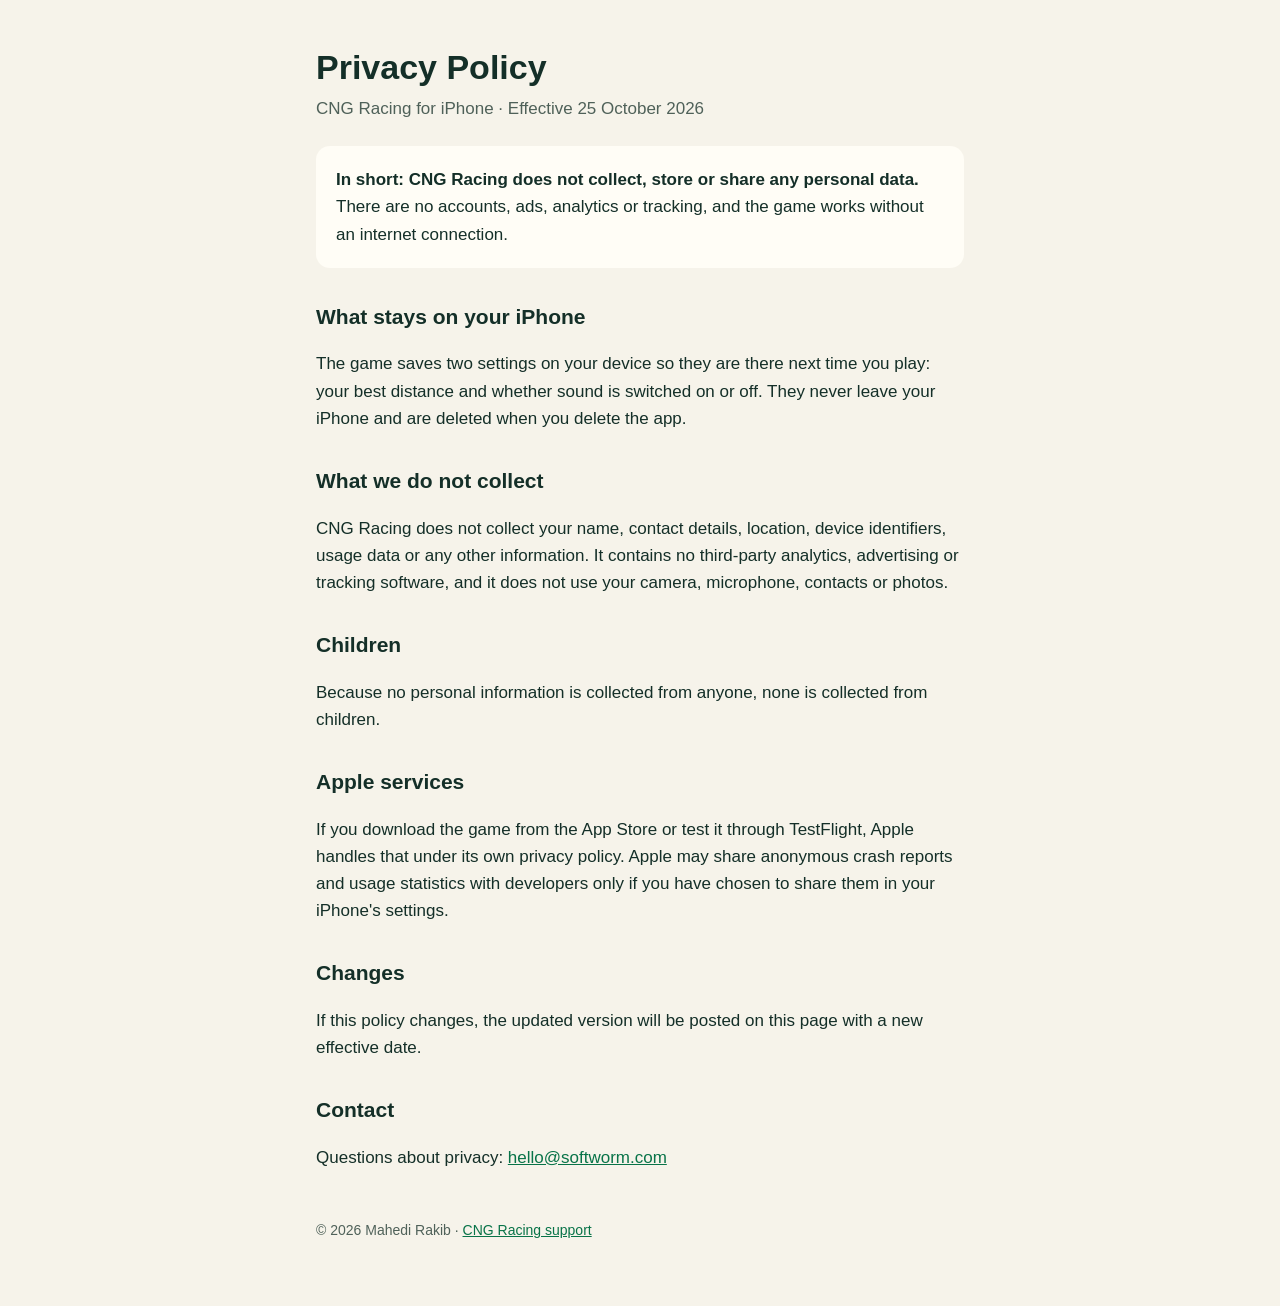
==== privacy.html @ 389595f4 "CNG Racing support and privacy pages Co-Authored-By: Claude Opus 5.5 <noreply@anthropic.com>" ====
<!doctype html>
<html lang="en">
<head>
<meta charset="utf-8">
<meta name="viewport" content="width=device-width, initial-scale=1">
<title>CNG Racing Privacy Policy</title>
<link rel="stylesheet" href="style.css">
</head>
<body>
<main>
  <h1>Privacy Policy</h1>
  <p class="lede">CNG Racing for iPhone · Effective 25 October 2026</p>

  <div class="card">
    <strong>In short: CNG Racing does not collect, store or share any personal data.</strong>
    There are no accounts, ads, analytics or tracking, and the game works without an internet connection.
  </div>

  <h2>What stays on your iPhone</h2>
  <p>The game saves two settings on your device so they are there next time you play: your best distance and whether sound is switched on or off. They never leave your iPhone and are deleted when you delete the app.</p>

  <h2>What we do not collect</h2>
  <p>CNG Racing does not collect your name, contact details, location, device identifiers, usage data or any other information. It contains no third-party analytics, advertising or tracking software, and it does not use your camera, microphone, contacts or photos.</p>

  <h2>Children</h2>
  <p>Because no personal information is collected from anyone, none is collected from children.</p>

  <h2>Apple services</h2>
  <p>If you download the game from the App Store or test it through TestFlight, Apple handles that under its own privacy policy. Apple may share anonymous crash reports and usage statistics with developers only if you have chosen to share them in your iPhone's settings.</p>

  <h2>Changes</h2>
  <p>If this policy changes, the updated version will be posted on this page with a new effective date.</p>

  <h2>Contact</h2>
  <p>Questions about privacy: <a href="mailto:hello@softworm.com">hello@softworm.com</a></p>

  <footer>© 2026 Mahedi Rakib · <a href="index.html">CNG Racing support</a></footer>
</main>
</body>
</html>
---- style.css ----
:root { --bg: #f6f3ea; --ink: #142f28; --muted: #4f6159; --accent: #087348; --card: #fffdf6; }
@media (prefers-color-scheme: dark) {
  :root { --bg: #10201b; --ink: #f3efe2; --muted: #a9b8b0; --accent: #22d67d; --card: #172b25; }
}
* { box-sizing: border-box; }
body { margin: 0; background: var(--bg); color: var(--ink);
  font: 17px/1.6 -apple-system, BlinkMacSystemFont, "Segoe UI", Roboto, sans-serif; }
main { max-width: 680px; margin: 0 auto; padding: 48px 16px 64px; }
h1 { font-size: 34px; line-height: 1.15; margin: 0 0 8px; }
h2 { font-size: 21px; margin: 32px 0 8px; }
.lede { color: var(--muted); margin: 0 0 24px; }
.card { background: var(--card); border-radius: 14px; padding: 20px; margin: 24px 0; }
a { color: var(--accent); }
footer { margin-top: 48px; color: var(--muted); font-size: 14px; }
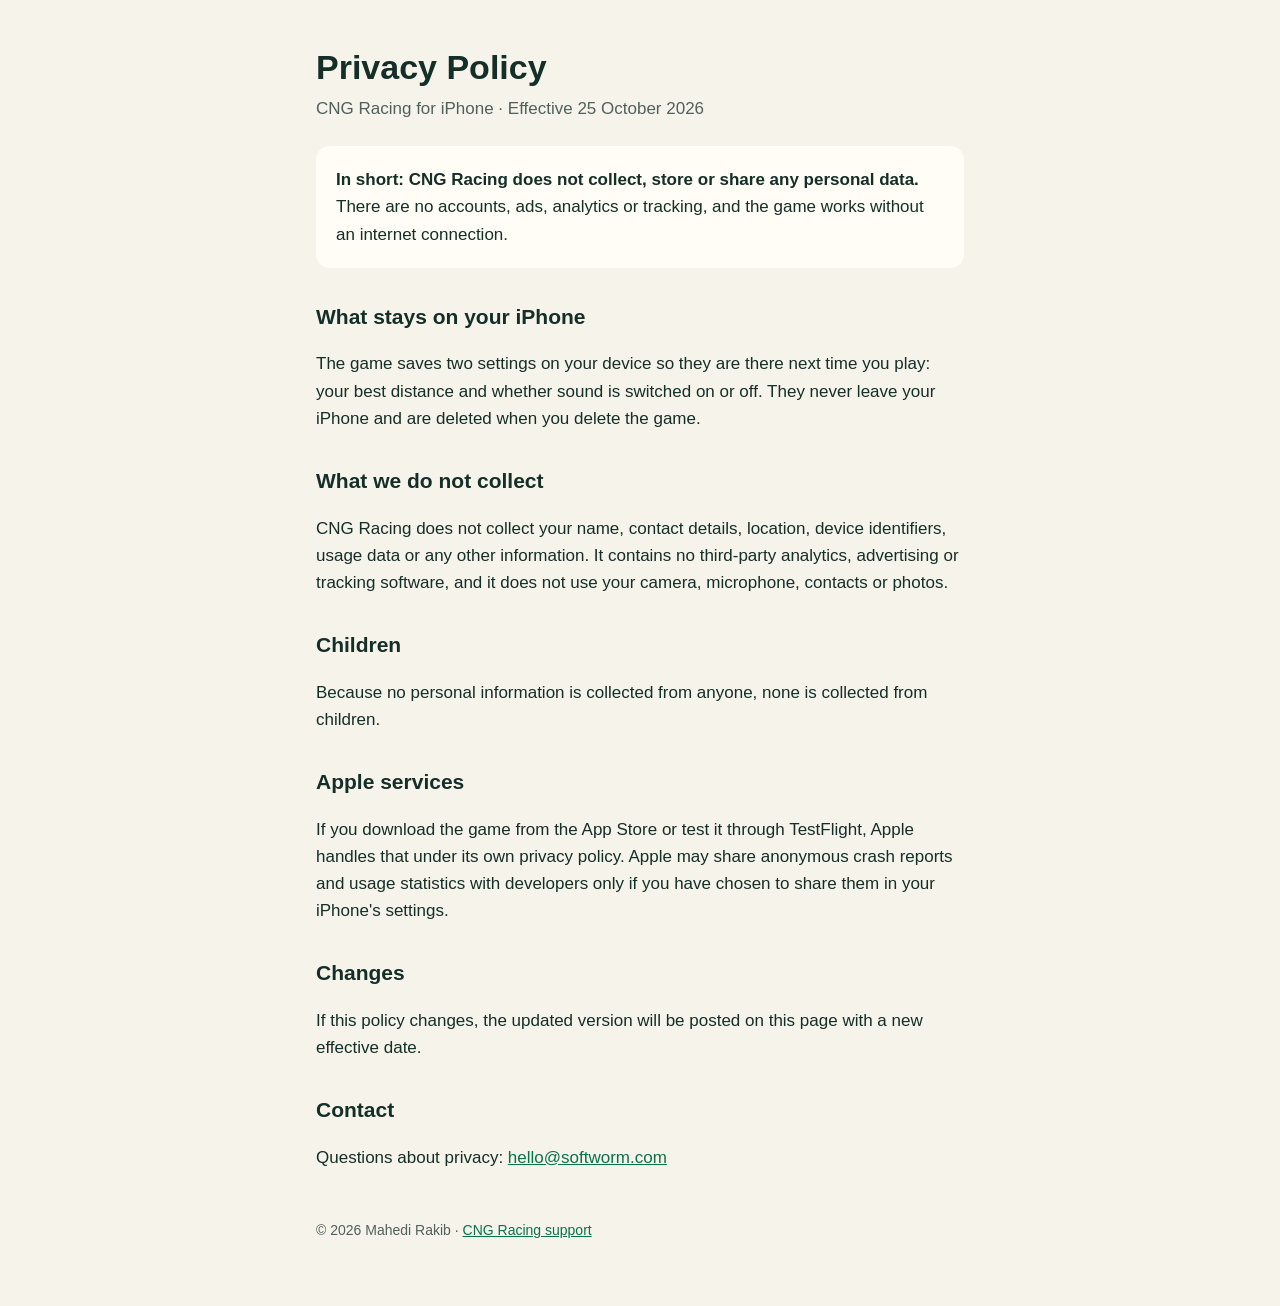
==== commit 3eb6fa4e: "Say game rather than app Co-Authored-By: Claude Opus 5.5 <noreply@anthropic.com>" ====
--- a/privacy.html
+++ b/privacy.html
@@ -17,7 +17,7 @@
   </div>
 
   <h2>What stays on your iPhone</h2>
-  <p>The game saves two settings on your device so they are there next time you play: your best distance and whether sound is switched on or off. They never leave your iPhone and are deleted when you delete the app.</p>
+  <p>The game saves two settings on your device so they are there next time you play: your best distance and whether sound is switched on or off. They never leave your iPhone and are deleted when you delete the game.</p>
 
   <h2>What we do not collect</h2>
   <p>CNG Racing does not collect your name, contact details, location, device identifiers, usage data or any other information. It contains no third-party analytics, advertising or tracking software, and it does not use your camera, microphone, contacts or photos.</p>
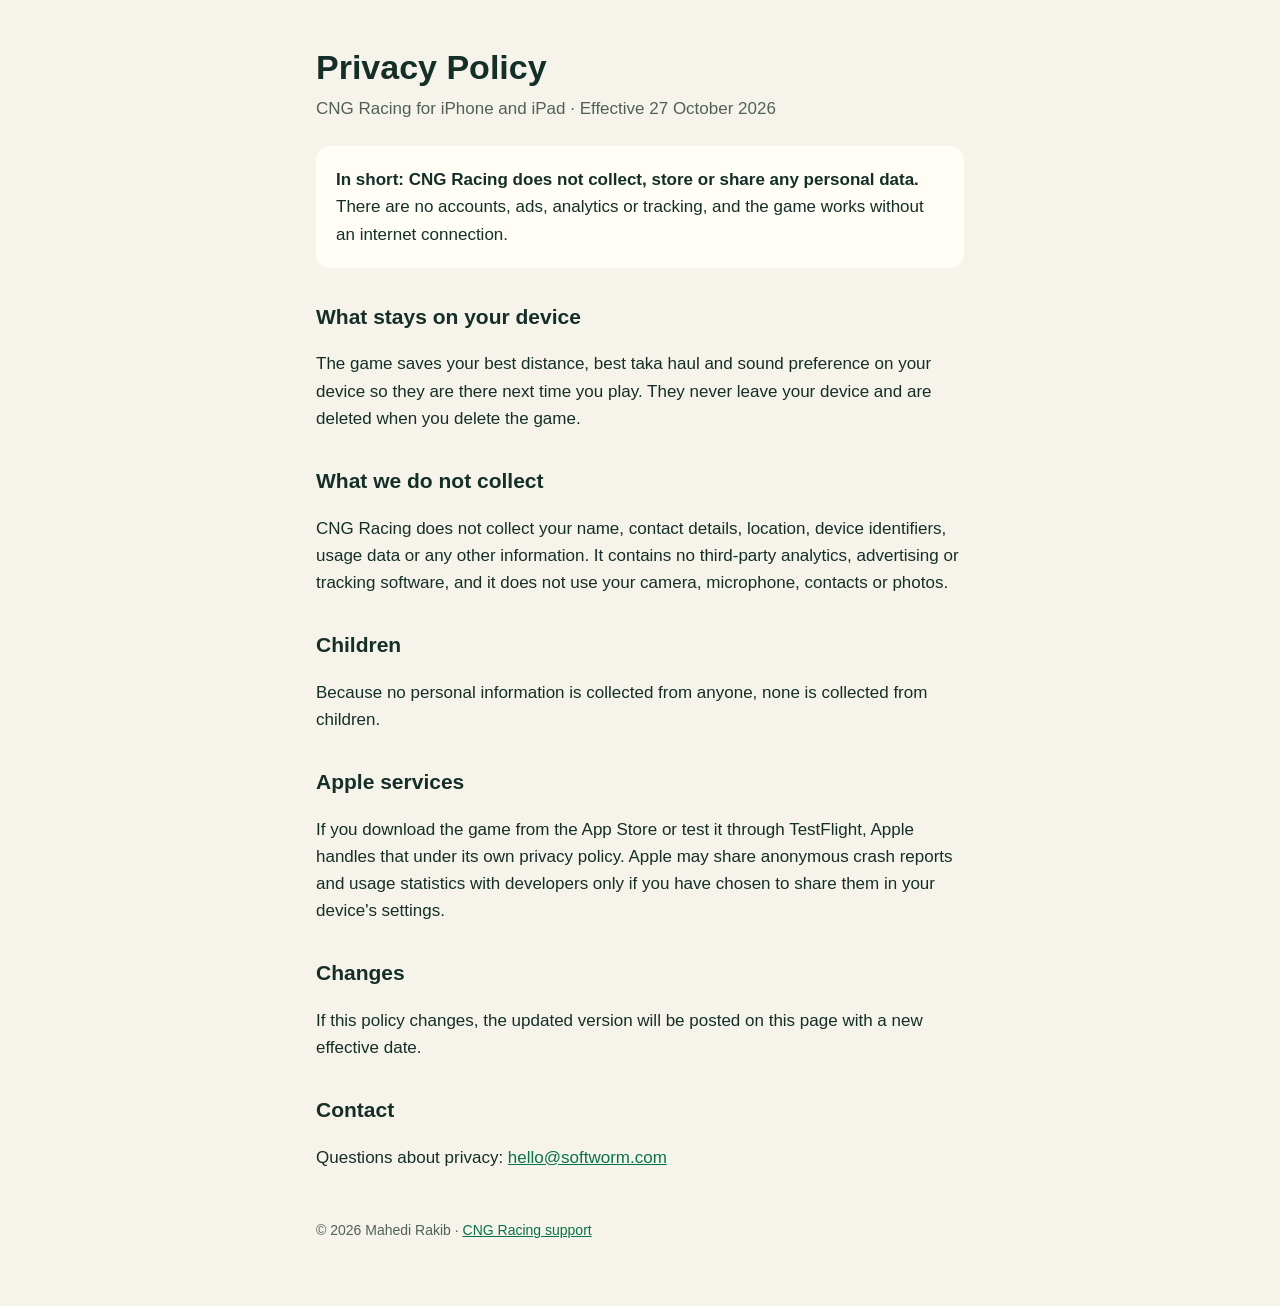
==== commit dcac9591: "Support and privacy pages: iPhone and iPad, best taka record Copied from docs/site in the cngracing " ====
--- a/privacy.html
+++ b/privacy.html
@@ -9,15 +9,15 @@
 <body>
 <main>
   <h1>Privacy Policy</h1>
-  <p class="lede">CNG Racing for iPhone · Effective 25 October 2026</p>
+  <p class="lede">CNG Racing for iPhone and iPad · Effective 27 October 2026</p>
 
   <div class="card">
     <strong>In short: CNG Racing does not collect, store or share any personal data.</strong>
     There are no accounts, ads, analytics or tracking, and the game works without an internet connection.
   </div>
 
-  <h2>What stays on your iPhone</h2>
-  <p>The game saves two settings on your device so they are there next time you play: your best distance and whether sound is switched on or off. They never leave your iPhone and are deleted when you delete the game.</p>
+  <h2>What stays on your device</h2>
+  <p>The game saves your best distance, best taka haul and sound preference on your device so they are there next time you play. They never leave your device and are deleted when you delete the game.</p>
 
   <h2>What we do not collect</h2>
   <p>CNG Racing does not collect your name, contact details, location, device identifiers, usage data or any other information. It contains no third-party analytics, advertising or tracking software, and it does not use your camera, microphone, contacts or photos.</p>
@@ -26,7 +26,7 @@
   <p>Because no personal information is collected from anyone, none is collected from children.</p>
 
   <h2>Apple services</h2>
-  <p>If you download the game from the App Store or test it through TestFlight, Apple handles that under its own privacy policy. Apple may share anonymous crash reports and usage statistics with developers only if you have chosen to share them in your iPhone's settings.</p>
+  <p>If you download the game from the App Store or test it through TestFlight, Apple handles that under its own privacy policy. Apple may share anonymous crash reports and usage statistics with developers only if you have chosen to share them in your device's settings.</p>
 
   <h2>Changes</h2>
   <p>If this policy changes, the updated version will be posted on this page with a new effective date.</p>
